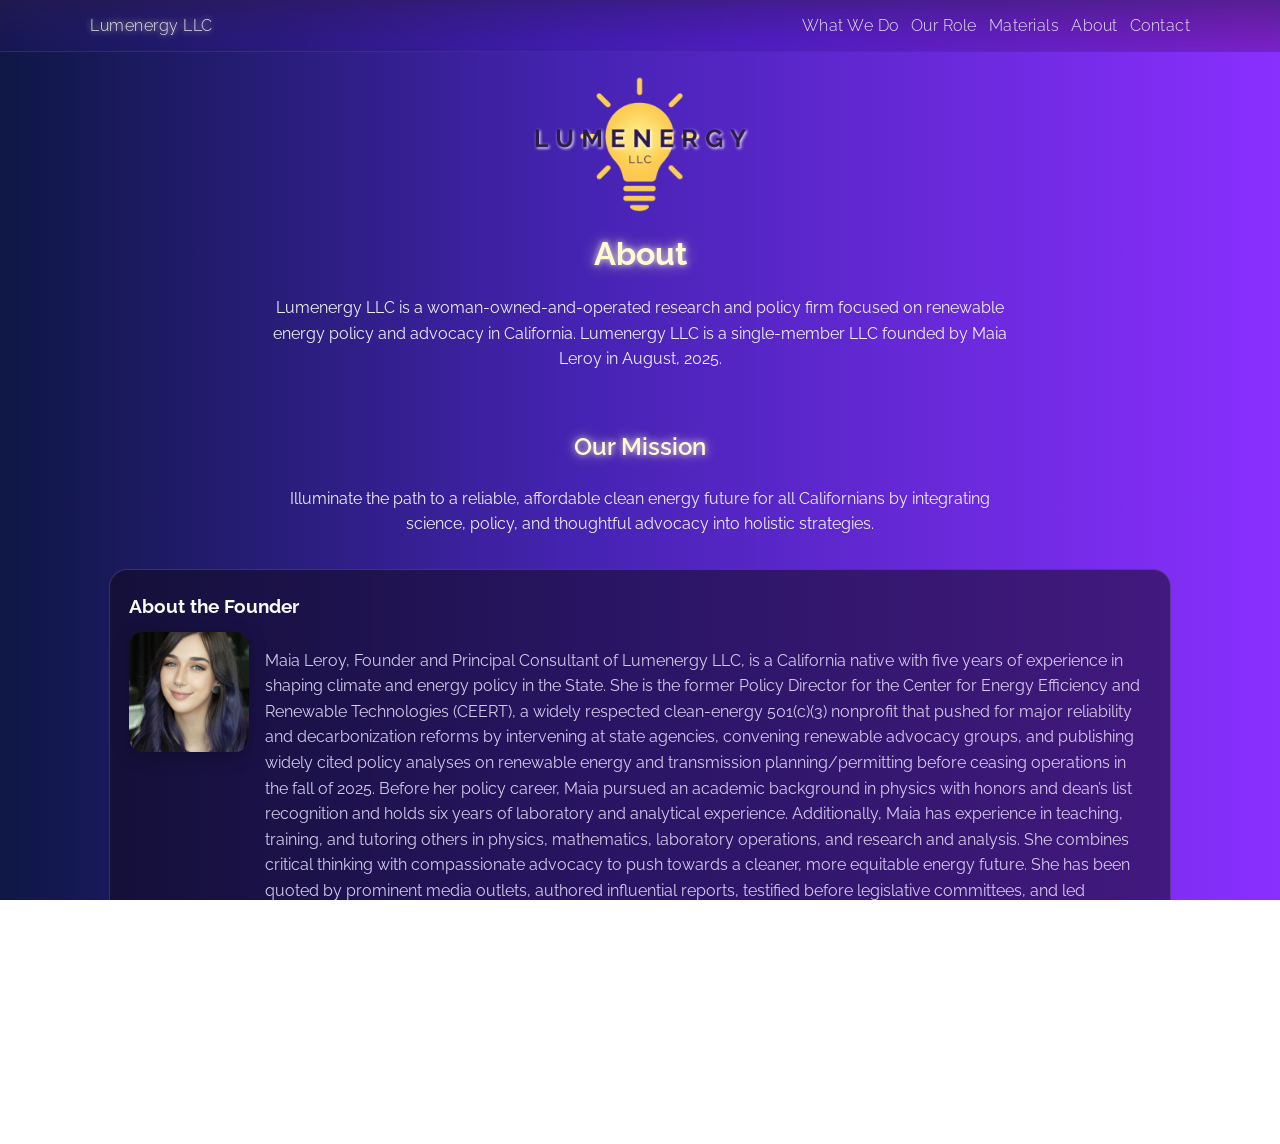
==== about/index.html @ 0642857c "Add files via upload" ====
<!DOCTYPE html>
<html lang="en">
<head>
  <meta charset="utf-8" />
  <link rel="icon" type="image/png" href="../favicon.png">
  <meta name="viewport" content="width=device-width, initial-scale=1" />
  <title>About | Lumenergy LLC</title>
  <meta name="description" content="About Lumenergy LLC and founder Maia Leroy." />

  <!-- Fonts -->
  <link rel="preconnect" href="https://fonts.googleapis.com">
  <link rel="preconnect" href="https://fonts.gstatic.com" crossorigin>
  <link href="https://fonts.googleapis.com/css2?family=Raleway:wght@200;300;400;600&display=swap" rel="stylesheet">

  <style>
    :root{
      --deep:#2D1B4E;
      --violet:#6D28D9;
      --lav:#C084FC;
      --gold:#FACC15;
      --pearl:#F9FAFB;
      --graphite:#111827;
      --glow:#FFFAD2;
    }
    * { box-sizing: border-box; }
    html, body {
      height: 100%;
      width: 100%;
      overflow-x: hidden;
    }
    body {
      margin: 0;
      font-family: 'Raleway', sans-serif;
      color: var(--pearl);
      background: linear-gradient(90deg, #0E1745 0%, #4523B2 45%, #8A2FFF 100%),
            radial-gradient(circle at top left, rgba(255,255,255,0.08), transparent 70%);
      background-attachment: fixed;
      background-size: cover;
      line-height: 1.6;
    }
    a { color: var(--pearl); text-decoration: none; }
    img, svg, video, iframe { max-width: 100%; height: auto; }
    .container { max-width: 1100px; margin: 0 auto; padding: 0 1.2rem; }

    /* Nav */
    .nav{
      position: sticky; top: 0; z-index: 50;
      backdrop-filter: blur(6px) saturate(140%);
      background: linear-gradient(180deg, rgba(45,27,78,0.6), rgba(45,27,78,0.3));
      border-bottom: 1px solid rgba(250,252,255,0.08);
    }
    .nav-inner{ display:flex; align-items:center; gap:1rem; padding:0.8rem 0; }
    .brand { font-weight:300; letter-spacing:1px; }
    .brand .star{ color:var(--gold); text-shadow:0 0 10px rgba(250,204,21,0.8), 0 0 24px rgba(255,250,210,0.6); }
    .nav a{
      font-weight:300; letter-spacing:.5px;
      color:var(--pearl); opacity:.9; margin-left:0;
      transition: color .2s ease, text-shadow .25s ease, opacity .2s ease;
    }
    .nav a:hover, .nav a:focus-visible{
      color:var(--glow); opacity:1;
      text-shadow:0 0 10px rgba(255,250,210,0.9), 0 0 30px rgba(255,250,210,0.55), 0 0 60px rgba(255,250,210,0.35);
      outline:none;
    }
    .nav a[aria-current="page"]{
      color: var(--glow);
      opacity: 1;
      text-shadow:
        0 0 10px rgba(255,250,210,.9),
        0 0 30px rgba(255,250,210,.55),
        0 0 60px rgba(255,250,210,.35);
    }
    .nav-links{ margin-left:auto; display:flex; align-items:center; flex-wrap:wrap; gap:.75rem; }
    

@media (max-width:900px){
  .nav-inner{ flex-wrap:wrap; gap:.5rem; }
  .brand{ flex:1 0 100%; text-align:center; }
  .nav-links{
    width:100%;
    justify-content:center;
    margin-left:0;
  }
}

@media (max-width:640px){
  .nav-inner{ flex-wrap:wrap; gap:.25rem; }
  .brand{ flex:1 0 100%; text-align:center; }
  .nav-links{
    width:100%;
    justify-content:center;
    margin-left:0;
    column-gap: .2rem;
    row-gap: .2rem;
  }
  .nav-links a{
    font-size:.9rem;
    letter-spacing:.3px;
    margin-left:0;
    padding:.25rem .4rem;
    display:inline-block;
    text-align:center;
    white-space:normal;
    line-height:1.25;
  }
}

    header.page-header { padding: 1.5rem 0 1.5rem; text-align:center; }
    .glow-text{
      color: var(--glow);
      text-shadow: 0 0 6px rgba(255,250,210,0.8), 0 0 15px rgba(255,250,210,0.4), 0 0 25px rgba(255,250,210,0.2);
    }
.section-intro{ max-width:760px; margin:0 auto 2rem; opacity:.95; text-align: center;}

    .section-title{
      font-family:'Raleway', sans-serif;
      font-weight:600;
      text-align:left;
      margin:0 0 1.2rem;
    }
    .section-title.center{
      text-align: center;
      max-width: 900px;
      margin: 0 auto 1.2rem;
    }
    .section-subtitle{
      text-align: center;
      max-width: 900px;
      margin: 0.3rem auto 1.8rem;
      line-height: 1.65;
    }

    .grid { display: grid; gap: 1.2rem; margin-bottom: 2.5rem; }
    @media (min-width: 900px){ .grid.cols-2 { grid-template-columns: repeat(2, 1fr); } }

    .card{
      position: relative;
      background: rgba(17, 10, 32, .55);
      border: 1px solid rgba(192,132,252,.25);
      border-radius: 18px; padding: 1.2rem;
      transition: .25s ease;
      box-shadow: 0 0 0 rgba(250,204,21,0);
    }
    .card:hover{
      transform: translateY(-2px);
      border-color: rgba(250,204,21,.45);
      box-shadow:
        0 0 10px rgba(250,204,21,.35),
        0 0 30px rgba(250,204,21,.25),
        0 0 60px rgba(250,204,21,.15);
    }
    .card h3{ margin:.2rem 0 .6rem; }
    .muted {
      font-family: 'Raleway', sans-serif;
      font-weight: 400;
      color: #e8defa;
      opacity: .9;
    }
    .founder{ display: grid; grid-template-columns: 120px 1fr; gap: 16px; align-items: start; }
    .headshot{
      width: 120px; height: 120px; border-radius: 14px; object-fit: cover;
      border: 0px solid rgba(255,255,255,.1);
      box-shadow: 0 4px 18px rgba(0,0,0,.25);
      background: rgba(0,0,0,.15);
    }
    @media (max-width: 540px){
      .founder{ grid-template-columns: 1fr; }
      .headshot{ width: 100%; height: auto; }
    }

    footer{
      padding: 2rem 0;
      opacity: .9;
      font-size: .9rem;
      border-top: 1px solid rgba(255,255,255,.08);
    }
    .socials { display: flex; gap: 14px; justify-content: center; margin: 12px 0 18px; }
    .social-link img{
      width: 28px; height: 28px; display: block; opacity: .85;
      transition: transform .15s ease, opacity .15s ease; object-fit: contain;
    }
    .social-link:hover img, .social-link:focus img{ transform: translateY(-2px); opacity: 1; }
  </style>
  <link rel="stylesheet" href="../assets/site-refresh.css">
</head>
<body>

<nav class="nav" role="navigation" aria-label="Primary">
  <div class="container nav-inner">
    <a class="brand glow-text" href="../" title="Go to homepage">Lumenergy LLC</a>
    <div class="nav-links">
      <a href="../what-we-do/">What We Do</a>
      <a href="../our-role/">Our Role</a>
      <a href="../materials/">Materials</a>
      <a href="../about/">About</a>
      <a href="../contact">Contact</a>
    </div>
  </div>
</nav>

<header class="page-header container">
  <img src="../lumenergylogo.png" alt="Lumenergy Logo" style="display:block;margin:0 auto 1rem;max-width:220px;width:100%;height:auto;">
  <h1 class="glow-text" style="margin:.6rem 0 1rem;">About</h1>
    <p class="section-intro">
    Lumenergy LLC is a woman-owned-and-operated research and policy firm focused on renewable energy policy and advocacy in California. Lumenergy LLC is a single-member LLC founded by Maia Leroy in August, 2025.
  </p>
</header>

<main class="container">
  <h2 class="glow-text section-title center">Our Mission</h2>
  <p class="section-intro">
    Illuminate the path to a reliable, affordable clean energy future for all Californians by integrating science, policy, and thoughtful advocacy into holistic strategies.
  </p>

  <section class="grid" aria-label="Founder">
    <article class="card">
      <h3>About the Founder</h3>
      <div class="founder">
        <img src="../headshot.png" alt="Portrait of Maia Leroy" class="headshot">
        <p class="muted">
          Maia Leroy, Founder and Principal Consultant of Lumenergy LLC, is a California native with five years of experience in shaping climate and energy policy in the State.  She is the former Policy Director for the Center for Energy Efficiency and Renewable Technologies (CEERT), a widely respected clean-energy 501(c)(3) nonprofit that pushed for major reliability and decarbonization reforms by intervening at state agencies, convening renewable advocacy groups, and publishing widely cited policy analyses on renewable energy and transmission planning/permitting before ceasing operations in the fall of 2025.  Before her policy career, Maia pursued an academic background in physics with honors and dean’s list recognition and holds six years of laboratory and analytical experience.  Additionally, Maia has experience in teaching, training, and tutoring others in physics, mathematics, laboratory operations, and research and analysis.  She combines critical thinking with compassionate advocacy to push towards a cleaner, more equitable energy future.  She has been quoted by prominent media outlets, authored influential reports, testified before legislative committees, and led successful coalitions to advance renewable energy and transmission solutions.  Now, Maia utilizes her policy skills, scientific nature, and abundant connections to bring additional capacity to organizations like yours.
        </p>
      </div>
    </article>
  </section>
</main>

<footer class="container">
  <p class="footer-note" style="text-align:center;margin:0.5rem 0 0.75rem;color:black;">
    Like this website? Let me build one for your next campaign!
  </p>
  <nav class="socials" aria-label="Social media">
    <a class="social-link" href="https://www.linkedin.com/company/lumenergyllc/" target="_blank" rel="noopener noreferrer" aria-label="LinkedIn">
      <img src="../assets/icons/linkedin.png" alt="LinkedIn">
    </a>
    <a class="social-link" href="https://x.com/lumenergyllc" target="_blank" rel="noopener noreferrer" aria-label="X (formerly Twitter)">
      <img src="../assets/icons/x.svg" alt="X">
    </a>
    <a class="social-link" href="https://bsky.app/profile/lumenergyllc.bsky.social" target="_blank" rel="noopener noreferrer" aria-label="Bluesky">
      <img src="../assets/icons/bluesky.svg" alt="Bluesky">
    </a>
    <a class="social-link" href="https://instagram.com/lumenergyllc" target="_blank" rel="noopener noreferrer" aria-label="Instagram">
      <img src="../assets/icons/instagram.svg" alt="Instagram">
    </a>
    <a class="social-link" href="https://tiktok.com/@lumenergyllc" target="_blank" rel="noopener noreferrer" aria-label="TikTok">
      <img src="../assets/icons/tiktok.svg" alt="TikTok">
    </a>
  </nav>
  <div style="color:black;">&copy; <span id="year"></span> Lumenergy LLC. All rights reserved.</div>
</footer>

<script>
  document.getElementById('year').textContent = new Date().getFullYear();
  (function () {
    function norm(p){ return p.replace(/\/index\.html$/,'').replace(/\/+$/,'/'); }
    var current = norm(location.pathname);
    document.querySelectorAll('.nav-links a[href]').forEach(function(a){
      try {
        var p = norm(new URL(a.getAttribute('href'), location.origin).pathname);
        if (p === current) a.setAttribute('aria-current','page');
      } catch(e) {}
    });
  })();
</script>
</body>
</html>
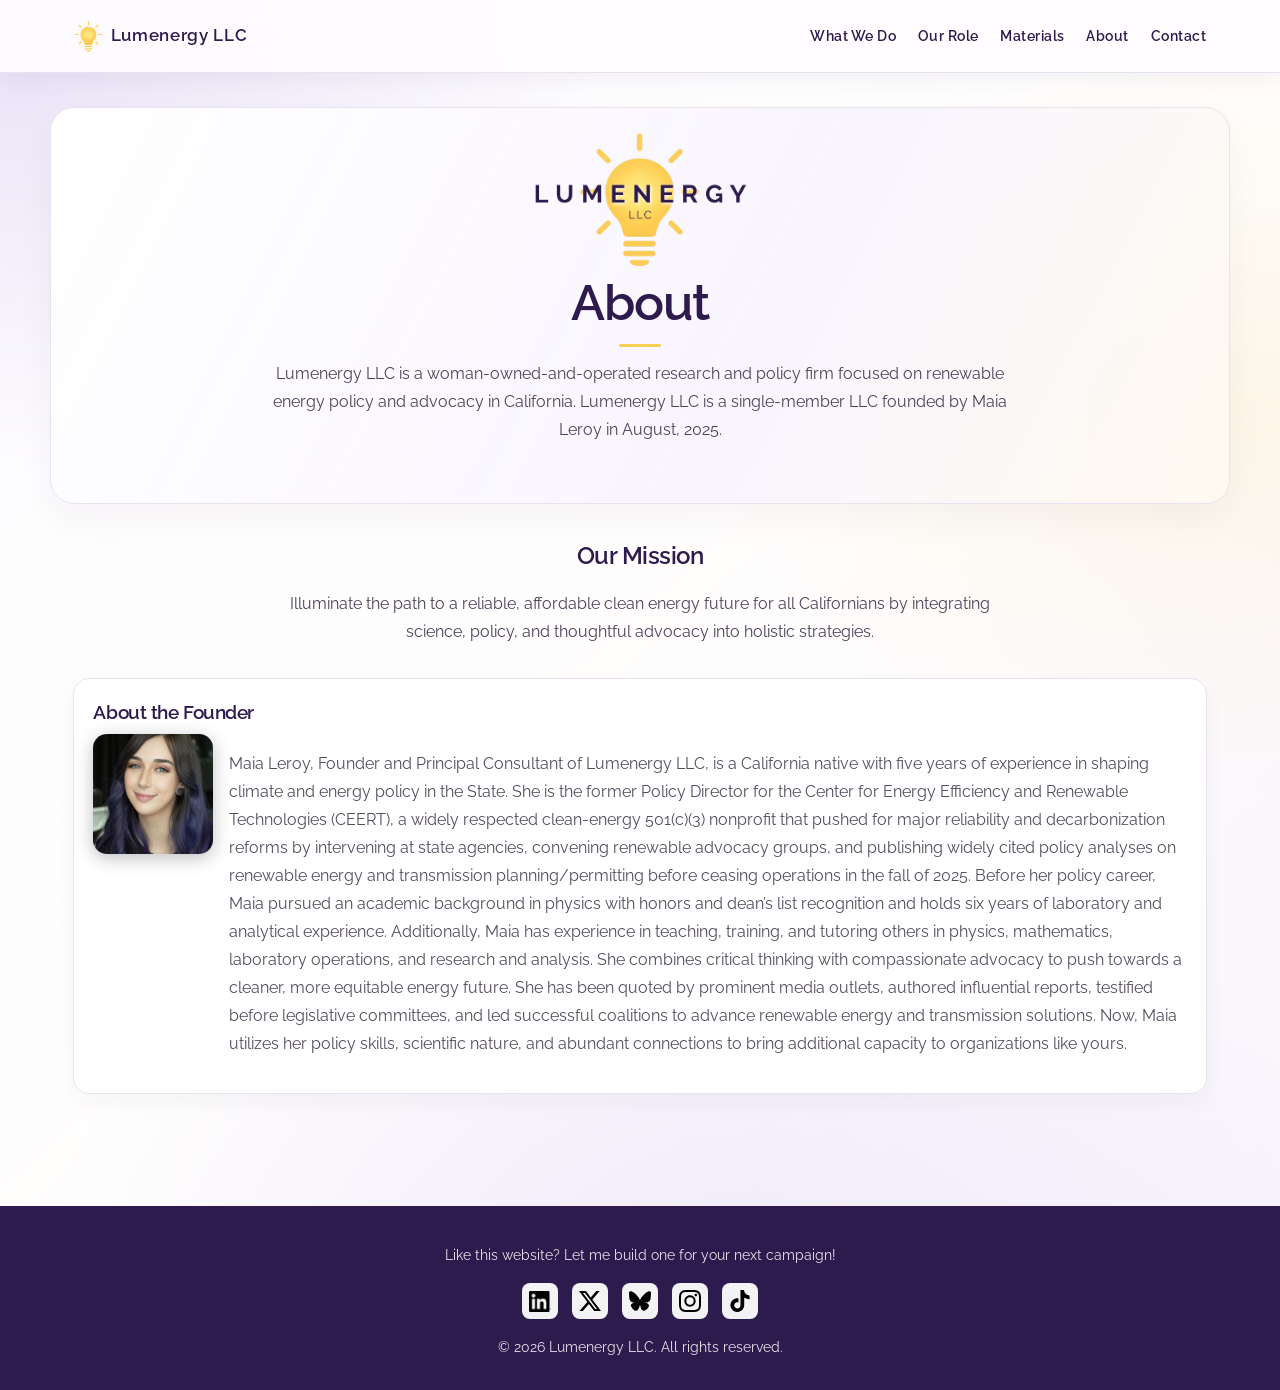
==== commit 1d838eba: "Replace site-refresh.css with styles.css" ====
--- a/about/index.html
+++ b/about/index.html
@@ -181,7 +181,7 @@
     }
     .social-link:hover img, .social-link:focus img{ transform: translateY(-2px); opacity: 1; }
   </style>
-  <link rel="stylesheet" href="../assets/site-refresh.css">
+  <link rel="stylesheet" href="../assets/styles.css">
 </head>
 <body>
 
--- a/assets/styles.css
+++ b/assets/styles.css
@@ -0,0 +1,343 @@
+:root {
+  --ink: #2c2932;
+  --ink-soft: #4f4857;
+  --accent: #6b4b85;
+  --accent-tint: #eee9f2;
+  --gold-muted: #c5a456;
+  --gold-pale: #f5edda;
+  --panel: #ffffff;
+  --canvas: #faf9fb;
+  --border-light: #e7e2e9;
+  --deep: #322c3b;
+  --violet: #6b4b85;
+  --lav: #a695b4;
+  --gold: #d1ad55;
+  --pearl: #ffffff;
+  --graphite: #2c2932;
+  --glow: #e7d3a4;
+}
+html { scroll-behavior: smooth; }
+html,body { height:auto !important; min-height:100%; overflow-x:clip !important; overflow-y:visible !important; }
+body {
+  color: var(--ink) !important;
+  background: linear-gradient(155deg, #fffdfa 0%, #faf9fb 36%, #f4f1f5 100%) !important;
+  background-attachment: scroll !important;
+  min-height: 100vh;
+}
+a { color: var(--accent); }
+.container { max-width: 1180px; padding: 0 1.45rem; }
+.nav {
+  background: rgba(255, 254, 255, .96) !important;
+  border-bottom: 1px solid var(--border-light) !important;
+  box-shadow: 0 5px 24px rgba(41, 35, 49, .055);
+  backdrop-filter: blur(14px);
+}
+.nav-inner { min-height: 72px; }
+.nav a, .nav a.glow-text {
+  color: var(--ink) !important;
+  opacity: 1 !important;
+  text-shadow: none !important;
+  font-weight: 600 !important;
+}
+.nav .brand { font-size: 1.07rem; letter-spacing: .04em; }
+.nav .brand::before {
+  content: ''; display: inline-block; width: 10px; height: 10px; margin-right: .62rem;
+  border-radius: 50%; background: #e6ba49;
+  box-shadow: 0 0 0 4px #f7efd9; vertical-align: 1px;
+}
+.nav-links { gap: 1.25rem; }
+.nav-links a { position:relative; font-size: .9rem; padding: .36rem .05rem; }
+.nav-links a::after {
+  content:''; position: absolute; left: 0; right: 100%; bottom: 0;
+  height: 2px; border-radius: 2px; background: var(--gold-muted);
+  transition: right .2s;
+}
+.nav-links a:hover::after,.nav-links a:focus-visible::after,.nav-links a[aria-current="page"]::after { right: 0; }
+.nav a:hover,.nav a:focus-visible,.nav a[aria-current="page"] { color: #564160 !important; text-shadow:none !important; }
+.glow-text { color: var(--ink) !important; text-shadow:none !important; }
+h1,h2,h3 { color: var(--ink); letter-spacing: -.023em; line-height: 1.24; }
+h1 { font-weight: 600; }
+h2 { font-weight: 600; }
+h3 { font-weight: 600; }
+p { line-height: 1.75; }
+.muted { color: #544d5c !important; opacity: 1 !important; }
+header.page-header {
+  background: linear-gradient(120deg, #fff 8%, #f4eff6 82%, #eee8f1 100%);
+  border: 1px solid var(--border-light);
+  border-radius: 24px;
+  box-shadow: 0 14px 36px rgba(40, 32, 51, .045);
+  margin-top: 2.1rem;
+  margin-bottom: 2.3rem;
+  padding: 1.5rem 2rem 1.7rem !important;
+  text-align: center;
+}
+header.page-header img[src*="lumenergylogo"] { margin-bottom: .3rem !important; width: min(100%, 245px) !important; }
+header.page-header h1 { font-size: clamp(2.2rem, 4vw, 3.1rem); margin: .25rem 0 .8rem !important; }
+header.page-header h1::after { content:''; display:block; width:42px; height:3px; border-radius:2px; background:var(--gold-muted); margin:.65rem auto 0; }
+.section-title { color:var(--ink); margin-bottom: 1.05rem; }
+.section-title:not(.center)::before { content:''; display:inline-block; width:4px; height:1em; margin-right:.55rem; vertical-align:-.12em; background:var(--gold-muted); border-radius:2px; }
+.section-intro { color:var(--ink-soft); opacity:1 !important; }
+main.container { padding-bottom: 2rem; }
+.card, .deliverable-tile {
+  background:var(--panel) !important;
+  border:1px solid var(--border-light) !important;
+  border-radius:16px !important;
+  box-shadow:0 8px 22px rgba(42,36,51,.045) !important;
+}
+.card:hover,.deliverable-tile:hover,.deliverable-tile:focus-within {
+  border-color:#d6c5dc !important;
+  box-shadow:0 12px 30px rgba(46,35,57,.095) !important;
+  transform:translateY(-2px);
+}
+.card h3 { color: var(--ink); }
+.deliverable-label { color:var(--ink); }
+.deliverable-icon { color:var(--accent) !important; filter:none !important; }
+.inline-link, a.inline-link { color:#654875 !important; }
+.cta,.button-glow {
+  display:inline-flex; align-items:center; justify-content:center; gap:.4rem;
+  background:var(--ink) !important;
+  color:#fff !important;
+  border:1px solid var(--ink) !important;
+  border-radius:10px !important;
+  box-shadow:0 8px 18px rgba(44,41,50,.13) !important;
+  text-shadow:none !important;
+  text-decoration:none; font-weight:600; padding:.8rem 1.15rem;
+}
+.cta:hover,.button-glow:hover,.cta:focus-visible,.button-glow:focus-visible {
+  background:#51445b !important; border-color:#51445b !important;
+  box-shadow:0 10px 20px rgba(44,41,50,.16) !important;
+}
+.card .cta { margin-top:.25rem; padding:.56rem .85rem; font-size:.89rem; }
+.form-field input,.form-field textarea {
+  background:#fdfcfb !important; color:var(--ink) !important;
+  border-color:#d7d0db !important;
+}
+.form-field input::placeholder,.form-field textarea::placeholder { color:#847d89 !important; opacity:1 !important; }
+.form-field input:focus,.form-field textarea:focus { border-color:#8e6f9f !important; box-shadow:0 0 0 3px #ece4f1 !important; }
+.form-card { max-width: 790px; width:100%; padding:1.7rem !important; }
+.audio-card .audio-player { background:#f5f1f5 !important; border-color:#e3d9e8 !important; }
+.audio-card .timeline { background:#e5dfe8 !important; }
+.audio-card .play-btn { background:#eee5d1 !important; border-color:#e2d4b4 !important; box-shadow:none !important; }
+.audio-card .play-btn svg { fill: var(--ink) !important; filter:none !important; }
+.audio-card .time { color: var(--ink) !important; }
+footer.container {
+  max-width: none;
+  background:#302b36;
+  border:0 !important;
+  color:#f3f0f3;
+  padding:1.75rem 1rem 2rem !important;
+  margin-top:2.5rem;
+  text-align:center;
+  opacity:1 !important;
+}
+footer .footer-note, footer .footer-note[style], footer div[style*="color:black"] { color:#e9e1eb !important; }
+footer .socials { margin:1rem auto; }
+footer .social-link { background:rgba(255,255,255,.94); padding:7px; border-radius:8px; }
+footer .social-link img { width:22px; height:22px; opacity:1; }
+footer .social-link:focus-visible { outline:2px solid #e2c36e; outline-offset:3px; }
+/* Homepage: keep the same message, but introduce one strong photograph and simple links. */
+.hero.container { max-width:1180px; margin-top:2.3rem; margin-bottom:1rem; padding:0 1.45rem !important; text-align:left; }
+.hero-layout {
+  display:grid; grid-template-columns:minmax(0, .96fr) minmax(0, 1.04fr);
+  background:linear-gradient(128deg,#fff 2%,#f8f5fa 100%);
+  border-radius:24px; border:1px solid var(--border-light);
+  overflow:hidden; box-shadow:0 16px 48px rgba(44,36,53,.08);
+}
+.hero-copy { padding:2.65rem 2.65rem 3rem; align-self:center; }
+.hero-logo { margin:0 0 .65rem !important; width: min(100%, 340px) !important; max-width:340px !important; }
+.hero-title { color:var(--ink) !important; font-size:clamp(2rem,3.8vw,3.3rem) !important; line-height:1.15; margin:0 0 1.3rem !important; }
+.hero-title::after { content:''; display:block; width:70px; height:3px; border-radius:3px; margin-top:1.1rem; background:var(--gold-muted); }
+.hero-copy .section-intro { max-width:520px; margin:0 0 1.25rem; font-size:1.035rem; }
+.hero-copy .cta { margin-top:.6rem; }
+.hero-visual { min-height:515px; position:relative; background:#d8d6db; }
+.hero-visual img { width:100%; height:100%; object-fit:cover; display:block; position:absolute; inset:0; }
+.hero-visual::after { content:''; position:absolute; inset:0; background:linear-gradient(115deg,rgba(40,34,49,.11),transparent 60%); pointer-events:none; }
+.site-highlights { margin:1.7rem auto 3.7rem; }
+.site-highlights h2 { margin:0 0 1.15rem; font-size:1.4rem; }
+.highlight-grid { display:grid; grid-template-columns:repeat(3,minmax(0,1fr)); gap:1.2rem; }
+.highlight-link { color:var(--ink); display:block; border-radius:16px; border:1px solid var(--border-light); overflow:hidden; background:white; box-shadow:0 8px 22px rgba(42,36,51,.05); transition: transform .18s,box-shadow .18s; }
+.highlight-link:hover,.highlight-link:focus-visible { transform:translateY(-3px); box-shadow:0 14px 32px rgba(42,36,51,.1); }
+.highlight-link img { display:block; width:100%; height:185px; object-fit:cover; }
+.highlight-body { padding:1.05rem 1.2rem 1.25rem; }
+.highlight-body strong { display:block; color:var(--ink); font-size:1.06rem; margin-bottom:.35rem; }
+.highlight-body span { color:var(--ink-soft); font-size:.88rem; line-height:1.5; display:block; }
+/* All extra site photography uses the original unmodified source bytes. */
+.feature-strip { display:grid; grid-template-columns:repeat(3,minmax(0,1fr)); gap:12px; margin:0 0 2.5rem; }
+.feature-strip figure,.feature-banner { border-radius:15px; overflow:hidden; border:1px solid var(--border-light); background:#f1eef2; margin:0; }
+.feature-strip img { width:100%; height:205px; object-fit:cover; display:block; }
+.feature-strip figcaption { color:var(--ink-soft); background:#fff; padding:.7rem 1rem; font-size:.85rem; font-weight:600; }
+.feature-banner { margin:0 0 2rem; }
+.feature-banner img { display:block; width:100%; height:clamp(220px,27vw,355px); object-fit:cover; }
+.feature-banner figcaption { color:var(--ink-soft); padding:.6rem 1rem; background:#fff; font-size:.86rem; }
+/* Footer image credits / no unlicensed external thumbnails. */
+@media (max-width:800px) {
+  .hero-layout { grid-template-columns:1fr; }
+  .hero-copy { padding:1.75rem; }
+  .hero-visual { min-height:300px; }
+  .highlight-grid { grid-template-columns:repeat(2,minmax(0,1fr)); }
+  .feature-strip img { height:145px; }
+}
+@media (max-width:560px) {
+  .nav-inner { min-height:auto; padding:.75rem 0; }
+  .nav-links { gap:.1rem .55rem; }
+  .nav-links a { font-size:.82rem; }
+  header.page-header { margin-top:1.1rem; padding:1.35rem 1rem !important; border-radius:16px; }
+  .hero.container { margin-top:1.1rem; }
+  .hero-copy { padding:1.5rem; }
+  .hero-visual { min-height:260px; }
+  .highlight-grid { grid-template-columns:1fr; }
+  .highlight-link img { height:175px; }
+  .feature-strip { grid-template-columns:1fr; }
+  .feature-strip img { height:190px; }
+  .container { padding-left:1rem; padding-right:1rem; }
+  .card { padding:1.15rem !important; }
+}
+@media (prefers-reduced-motion:reduce) { .card,.cta,.highlight-link,.button-glow { transition:none !important; } html{scroll-behavior:auto;} }
+
+
+/* ================================================================
+   Lumenergy illumination refinements — November 2026
+   - Logo-matched dark purple (#2D1B4E) and warm yellow (#FECF55)
+   - Subtle lavender/white light gradient rather than saturated purple
+   - Favicon mark in nav (no added or modified image files)
+   - Restored glowing interactive states, including keyboard focus
+   ================================================================ */
+:root {
+  --ink: #2d1b4e;
+  --ink-soft: #4b4259;
+  --accent: #674784;
+  --accent-tint: #f0ecf8;
+  --gold-muted: #fecf55;
+  --gold-pale: #fff2c9;
+  --panel: #ffffff;
+  --canvas: #fdfbff;
+  --border-light: #e9e3ef;
+  --deep: #2d1b4e;
+  --violet: #674784;
+  --lav: #bdadd5;
+  --gold: #fecf55;
+  --pearl: #ffffff;
+  --graphite: #2d1b4e;
+  --glow: #fff0b7;
+}
+body {
+  background:
+    radial-gradient(ellipse 62% 40% at 1% 4%, rgba(203, 186, 236, .36), transparent 75%),
+    radial-gradient(ellipse 54% 35% at 98% 30%, rgba(250, 210, 105, .14), transparent 78%),
+    radial-gradient(ellipse 67% 55% at 55% 97%, rgba(218, 203, 245, .32), transparent 78%),
+    linear-gradient(138deg, #fdfbff 0%, #fffefd 48%, #f7f3fc 100%) !important;
+  color:var(--ink) !important;
+}
+.nav {
+  background:rgba(255, 253, 255, .89) !important;
+  box-shadow: 0 4px 24px rgba(45, 27, 78, .07);
+}
+.nav .brand {
+  display: inline-flex;
+  align-items: center;
+  justify-content:center;
+  gap:.25rem;
+  color:#2d1b4e !important;
+  white-space:nowrap;
+}
+.nav .brand::before {
+  content:'';
+  display:inline-block;
+  flex:none;
+  width:31px;
+  height:36px;
+  margin:0 .15rem 0 0;
+  background: url('../favicon.png') center / contain no-repeat;
+  border-radius:0;
+  box-shadow:none;
+  vertical-align:middle;
+  filter:drop-shadow(0 0 5px rgba(254, 207, 85, .14));
+  transition:filter .24s ease;
+}
+.nav .brand:hover::before,
+.nav .brand:focus-visible::before {
+  filter:drop-shadow(0 0 10px rgba(254, 207, 85, .72));
+}
+.nav-links a::after { background:var(--gold-muted); }
+.nav-links a:hover,.nav-links a:focus-visible,.nav-links a[aria-current='page'] {
+  color:#2d1b4e !important;
+}
+/* Keep headings as dark as the original logo's wordmark. */
+h1,h2,h3,.glow-text,.section-title,.card h3,.highlight-body strong {
+  color:#2d1b4e !important;
+}
+header.page-header,
+.hero-layout {
+  background:linear-gradient(117deg, rgba(255,255,255,.98) 2%, rgba(248,244,254,.94) 60%, rgba(255,250,240,.92) 100%) !important;
+}
+header.page-header h1::after,.hero-title::after,
+.section-title:not(.center)::before { background:var(--gold-muted); }
+
+/* The illumination effect is strongest when a visitor interacts. */
+.card,.deliverable-tile,.highlight-link,.cta,.button-glow {
+  transition:transform .22s ease, box-shadow .25s ease, border-color .22s ease, background .22s ease;
+}
+.card:hover,.card:focus-within,
+.deliverable-tile:hover,.deliverable-tile:focus-within,
+.highlight-link:hover,.highlight-link:focus-visible {
+  border-color:rgba(254, 207, 85, .87) !important;
+  transform:translateY(-3px);
+  box-shadow:
+    0 0 0 1px rgba(254,207,85,.45),
+    0 0 16px rgba(254,207,85,.36),
+    0 0 30px rgba(157,120,208,.18),
+    0 15px 36px rgba(45,27,78,.1) !important;
+}
+.cta,.button-glow {
+  background:#2d1b4e !important;
+  border:1px solid #2d1b4e !important;
+  color:#fff !important;
+}
+.cta:hover,.cta:focus-visible,
+.button-glow:hover,.button-glow:focus-visible {
+  background:#402663 !important;
+  border-color:var(--gold-muted) !important;
+  transform:translateY(-2px);
+  box-shadow:
+    0 0 0 2px rgba(254,207,85,.38),
+    0 0 13px rgba(254,207,85,.63),
+    0 0 27px rgba(254,207,85,.33),
+    0 10px 23px rgba(45,27,78,.16) !important;
+}
+.social-link:hover,.social-link:focus-visible {
+  box-shadow: 0 0 0 1px rgba(254,207,85,.65), 0 0 13px rgba(254,207,85,.55);
+}
+.form-field input:focus,.form-field textarea:focus {
+  border-color:#8e6f9f !important;
+  box-shadow:0 0 0 3px rgba(254,207,85,.28),0 0 13px rgba(254,207,85,.3) !important;
+}
+footer.container { background:#2d1b4e !important; }
+
+/* Editorial photographs replace the three labeled boxes on What We Do. */
+.feature-banner {
+  border:1px solid rgba(45,27,78,.12);
+  box-shadow:0 12px 30px rgba(45,27,78,.055);
+}
+.feature-banner--editorial img {
+  height:clamp(230px,27vw,340px);
+  object-position:center 55%;
+}
+.feature-banner--detail {
+  max-width:750px;
+  margin:0 auto 2.6rem;
+}
+.feature-banner--detail img { height:clamp(170px,22vw,245px); object-position:center 54%; }
+.feature-banner--capitol img { height:clamp(210px,27vw,340px); object-position:center 49%; }
+.feature-banner--materials img { height:clamp(190px,24vw,270px); object-position:center 46%; }
+
+@media(max-width:640px) {
+  .nav .brand::before { width:26px; height:31px; }
+  .feature-banner--editorial img { height:210px; }
+  .feature-banner--detail img { height:175px; }
+  .feature-banner--materials img { height:165px; }
+}
+@media(prefers-reduced-motion:reduce) {
+  .nav .brand::before { transition:none; }
+  .card,.deliverable-tile,.highlight-link,.cta,.button-glow { transition:none !important; }
+  .card:hover,.deliverable-tile:hover,.highlight-link:hover,.cta:hover,.button-glow:hover { transform:none; }
+}
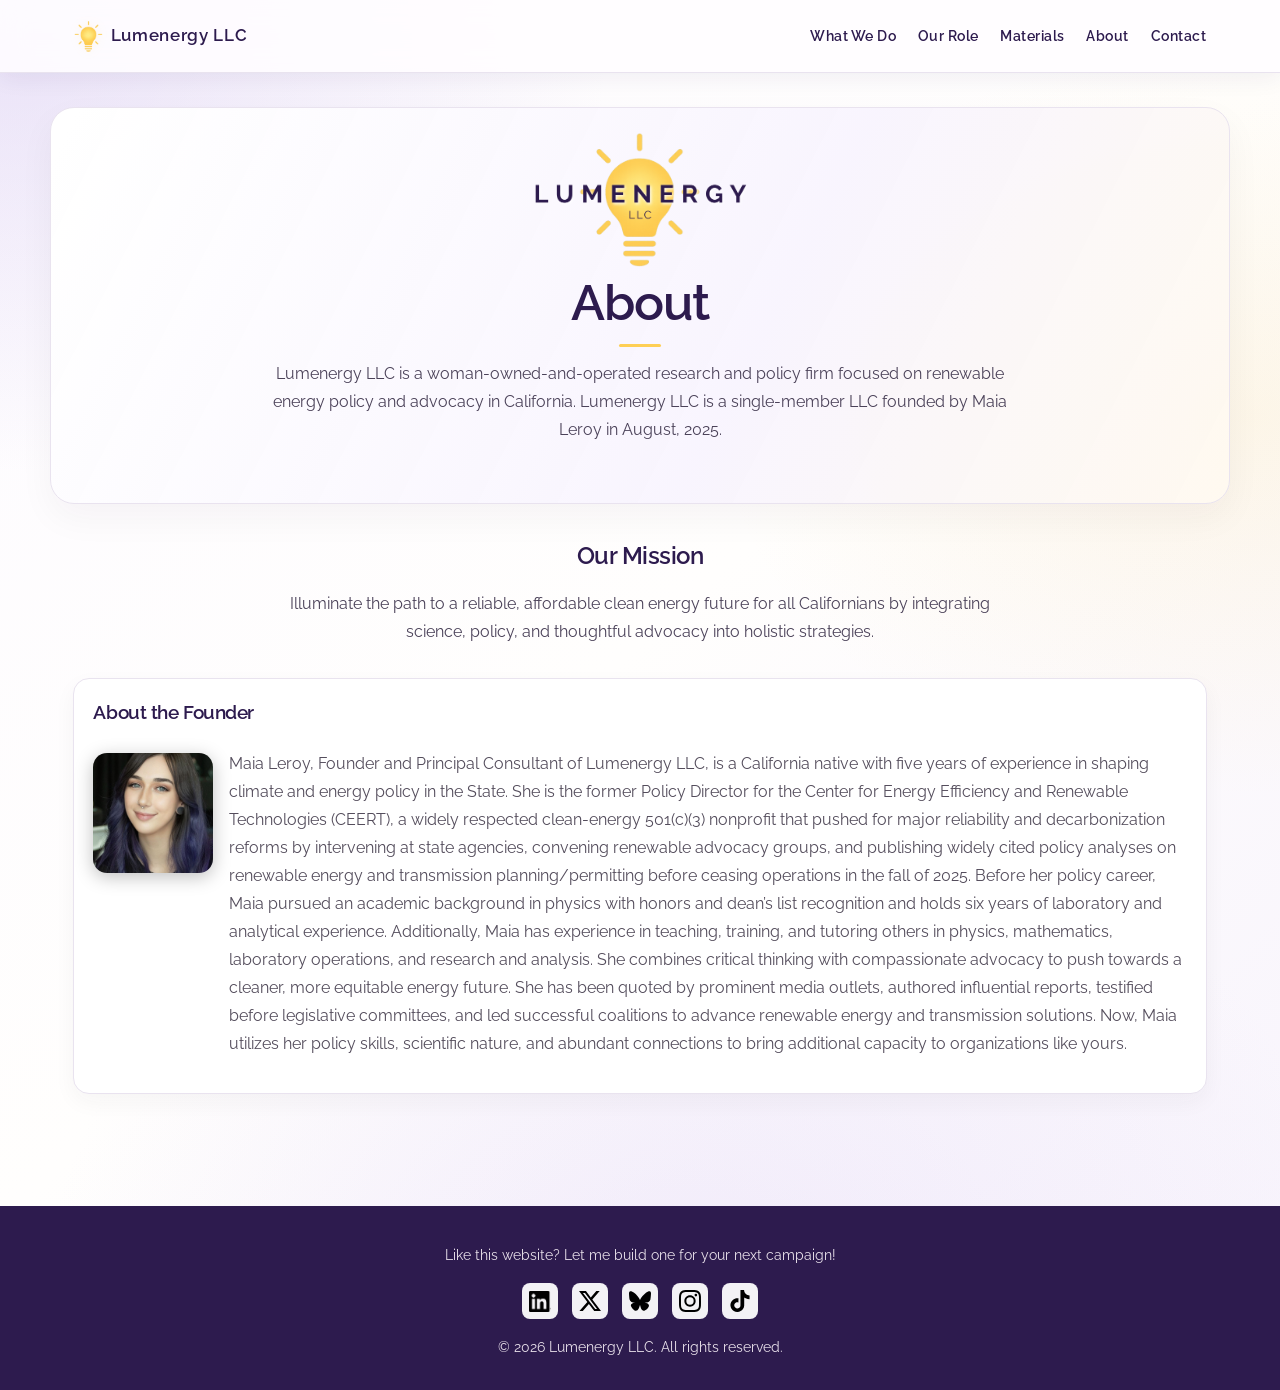
==== commit 33cb46d8: "Update index.html" ====
--- a/about/index.html
+++ b/about/index.html
@@ -216,7 +216,7 @@
     <article class="card">
       <h3>About the Founder</h3>
       <div class="founder">
-        <img src="../headshot.png" alt="Portrait of Maia Leroy" class="headshot">
+        <img src="../headshot.png" class="headshot">
         <p class="muted">
           Maia Leroy, Founder and Principal Consultant of Lumenergy LLC, is a California native with five years of experience in shaping climate and energy policy in the State.  She is the former Policy Director for the Center for Energy Efficiency and Renewable Technologies (CEERT), a widely respected clean-energy 501(c)(3) nonprofit that pushed for major reliability and decarbonization reforms by intervening at state agencies, convening renewable advocacy groups, and publishing widely cited policy analyses on renewable energy and transmission planning/permitting before ceasing operations in the fall of 2025.  Before her policy career, Maia pursued an academic background in physics with honors and dean’s list recognition and holds six years of laboratory and analytical experience.  Additionally, Maia has experience in teaching, training, and tutoring others in physics, mathematics, laboratory operations, and research and analysis.  She combines critical thinking with compassionate advocacy to push towards a cleaner, more equitable energy future.  She has been quoted by prominent media outlets, authored influential reports, testified before legislative committees, and led successful coalitions to advance renewable energy and transmission solutions.  Now, Maia utilizes her policy skills, scientific nature, and abundant connections to bring additional capacity to organizations like yours.
         </p>
--- a/assets/styles.css
+++ b/assets/styles.css
@@ -273,7 +273,18 @@
 header.page-header h1::after,.hero-title::after,
 .section-title:not(.center)::before { background:var(--gold-muted); }
 
-/* The illumination effect is strongest when a visitor interacts. */
+.founder .headshot {
+  margin-top: 1.2rem;
+}
+
+/* Remove extra spacing on mobile */
+@media (max-width: 540px) {
+  .founder .headshot {
+    margin-top: 0;
+  }
+}
+
+/* illumination effect */
 .card,.deliverable-tile,.highlight-link,.cta,.button-glow {
   transition:transform .22s ease, box-shadow .25s ease, border-color .22s ease, background .22s ease;
 }
@@ -313,7 +324,6 @@
 }
 footer.container { background:#2d1b4e !important; }
 
-/* Editorial photographs replace the three labeled boxes on What We Do. */
 .feature-banner {
   border:1px solid rgba(45,27,78,.12);
   box-shadow:0 12px 30px rgba(45,27,78,.055);
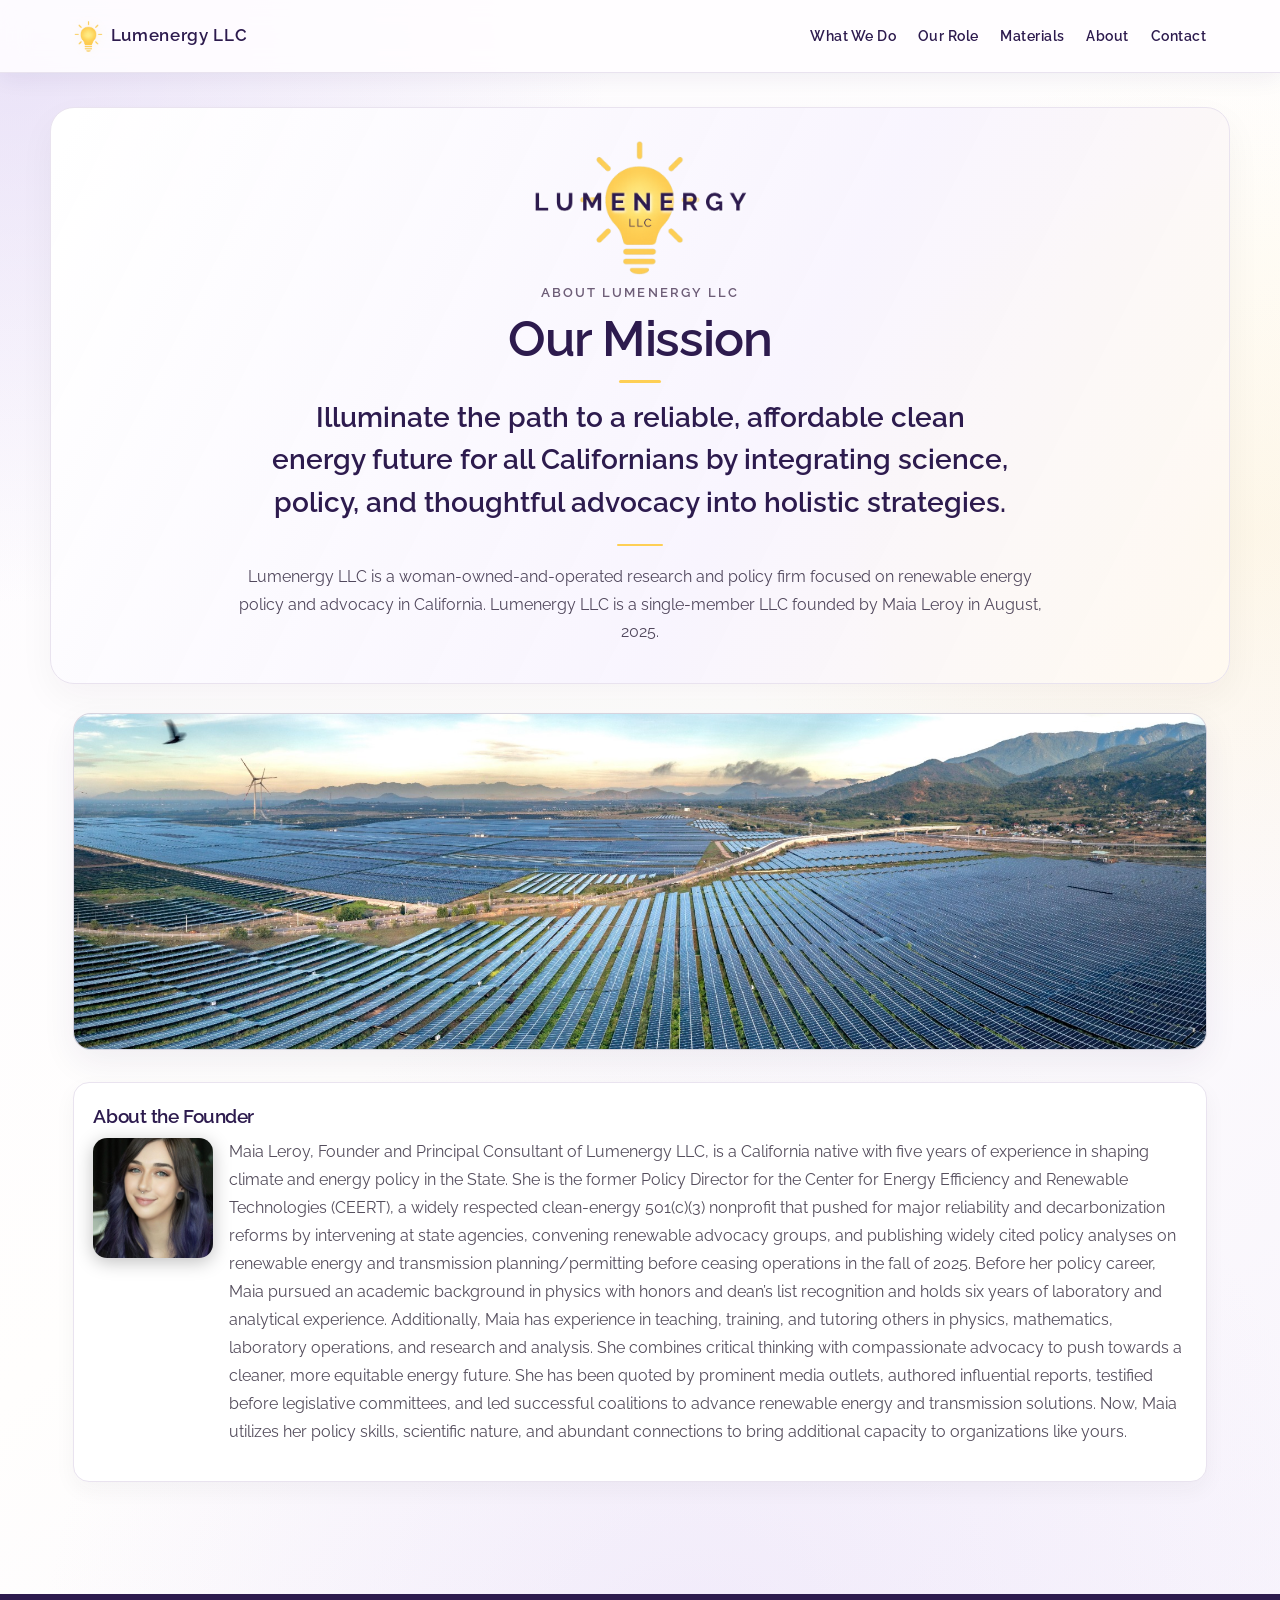
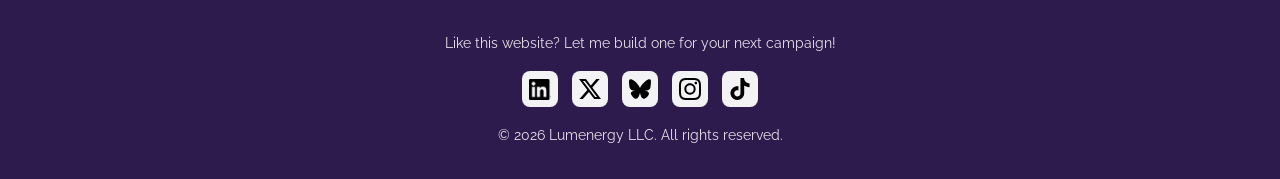
==== commit df3cc2a0: "Update index.html" ====
--- a/about/index.html
+++ b/about/index.html
@@ -182,6 +182,77 @@
     .social-link:hover img, .social-link:focus img{ transform: translateY(-2px); opacity: 1; }
   </style>
   <link rel="stylesheet" href="../assets/styles.css">
+  <!-- About-page layout refinements: scoped to this page only. -->
+  <style>
+    .about-hero.page-header {
+      padding: 2rem clamp(1.3rem, 5vw, 4rem) 2.35rem !important;
+      margin-bottom: 1.8rem;
+    }
+    .about-hero .about-kicker {
+      margin: 0.4rem auto 0;
+      color: #6d5d77;
+      font-size: 0.79rem;
+      font-weight: 600;
+      letter-spacing: 0.16em;
+      text-transform: uppercase;
+    }
+    .about-hero h1 {
+      margin: 0.35rem 0 0.9rem !important;
+    }
+    .about-hero .about-mission {
+      max-width: 900px;
+      margin: 0.75rem auto 0;
+      color: #2d1b4e;
+      font-size: clamp(1.23rem, 2.3vw, 1.72rem);
+      font-weight: 600;
+      line-height: 1.55;
+      text-wrap: balance;
+    }
+    .about-hero .about-divider {
+      width: 46px;
+      height: 2px;
+      margin: 1.3rem auto 1.05rem;
+      background: #fecf55;
+      border-radius: 4px;
+    }
+    .about-hero .about-description {
+      max-width: 820px;
+      margin: 0 auto;
+      font-size: clamp(0.87rem, 1.3vw, 0.98rem);
+      font-weight: 400;
+      line-height: 1.75;
+      color: #51485d;
+    }
+    .about-feature-photo {
+      margin: 0 0 2rem;
+      overflow: hidden;
+      border-radius: 18px;
+      border: 1px solid rgba(45, 27, 78, 0.12);
+      background: #eeedf2;
+      box-shadow: 0 12px 34px rgba(45, 27, 78, 0.07);
+    }
+    .about-feature-photo img {
+      display: block;
+      width: 100%;
+      height: clamp(205px, 28vw, 335px);
+      object-fit: cover;
+      object-position: center 52%;
+    }
+    /* Align the headshot with the first line of the biography. */
+    .about-founder-section .founder > p {
+      margin-top: 0;
+    }
+    .about-founder-section .founder .headshot {
+      margin-top: 0;
+    }
+    @media (max-width: 600px) {
+      .about-hero.page-header { padding: 1.55rem 1.1rem 1.75rem !important; }
+      .about-hero .about-mission { font-size: 1.18rem; }
+      .about-feature-photo { border-radius: 14px; margin-bottom: 1.55rem; }
+      .about-feature-photo img { height: 215px; }
+    }
+  </style>
+
 </head>
 <body>
 
@@ -198,25 +269,29 @@
   </div>
 </nav>
 
-<header class="page-header container">
+<header class="page-header container about-hero">
   <img src="../lumenergylogo.png" alt="Lumenergy Logo" style="display:block;margin:0 auto 1rem;max-width:220px;width:100%;height:auto;">
-  <h1 class="glow-text" style="margin:.6rem 0 1rem;">About</h1>
-    <p class="section-intro">
+  <p class="about-kicker">About Lumenergy LLC</p>
+  <h1 class="glow-text">Our Mission</h1>
+  <p class="about-mission">
+    Illuminate the path to a reliable, affordable clean energy future for all Californians by integrating science, policy, and thoughtful advocacy into holistic strategies.
+  </p>
+  <div class="about-divider" aria-hidden="true"></div>
+  <p class="about-description">
     Lumenergy LLC is a woman-owned-and-operated research and policy firm focused on renewable energy policy and advocacy in California. Lumenergy LLC is a single-member LLC founded by Maia Leroy in August, 2025.
   </p>
 </header>
 
 <main class="container">
-  <h2 class="glow-text section-title center">Our Mission</h2>
-  <p class="section-intro">
-    Illuminate the path to a reliable, affordable clean energy future for all Californians by integrating science, policy, and thoughtful advocacy into holistic strategies.
-  </p>
-
-  <section class="grid" aria-label="Founder">
+  <figure class="about-feature-photo">
+    <img src="../assets/photos/solar-farm-aerial.jpg" alt="Aerial view of a large solar farm with mountains and wind turbines in the distance" loading="lazy" decoding="async">
+  </figure>
+
+  <section class="grid about-founder-section" aria-label="Founder">
     <article class="card">
       <h3>About the Founder</h3>
       <div class="founder">
-        <img src="../headshot.png" class="headshot">
+        <img src="../headshot.png" alt="Portrait of Maia Leroy" class="headshot">
         <p class="muted">
           Maia Leroy, Founder and Principal Consultant of Lumenergy LLC, is a California native with five years of experience in shaping climate and energy policy in the State.  She is the former Policy Director for the Center for Energy Efficiency and Renewable Technologies (CEERT), a widely respected clean-energy 501(c)(3) nonprofit that pushed for major reliability and decarbonization reforms by intervening at state agencies, convening renewable advocacy groups, and publishing widely cited policy analyses on renewable energy and transmission planning/permitting before ceasing operations in the fall of 2025.  Before her policy career, Maia pursued an academic background in physics with honors and dean’s list recognition and holds six years of laboratory and analytical experience.  Additionally, Maia has experience in teaching, training, and tutoring others in physics, mathematics, laboratory operations, and research and analysis.  She combines critical thinking with compassionate advocacy to push towards a cleaner, more equitable energy future.  She has been quoted by prominent media outlets, authored influential reports, testified before legislative committees, and led successful coalitions to advance renewable energy and transmission solutions.  Now, Maia utilizes her policy skills, scientific nature, and abundant connections to bring additional capacity to organizations like yours.
         </p>
